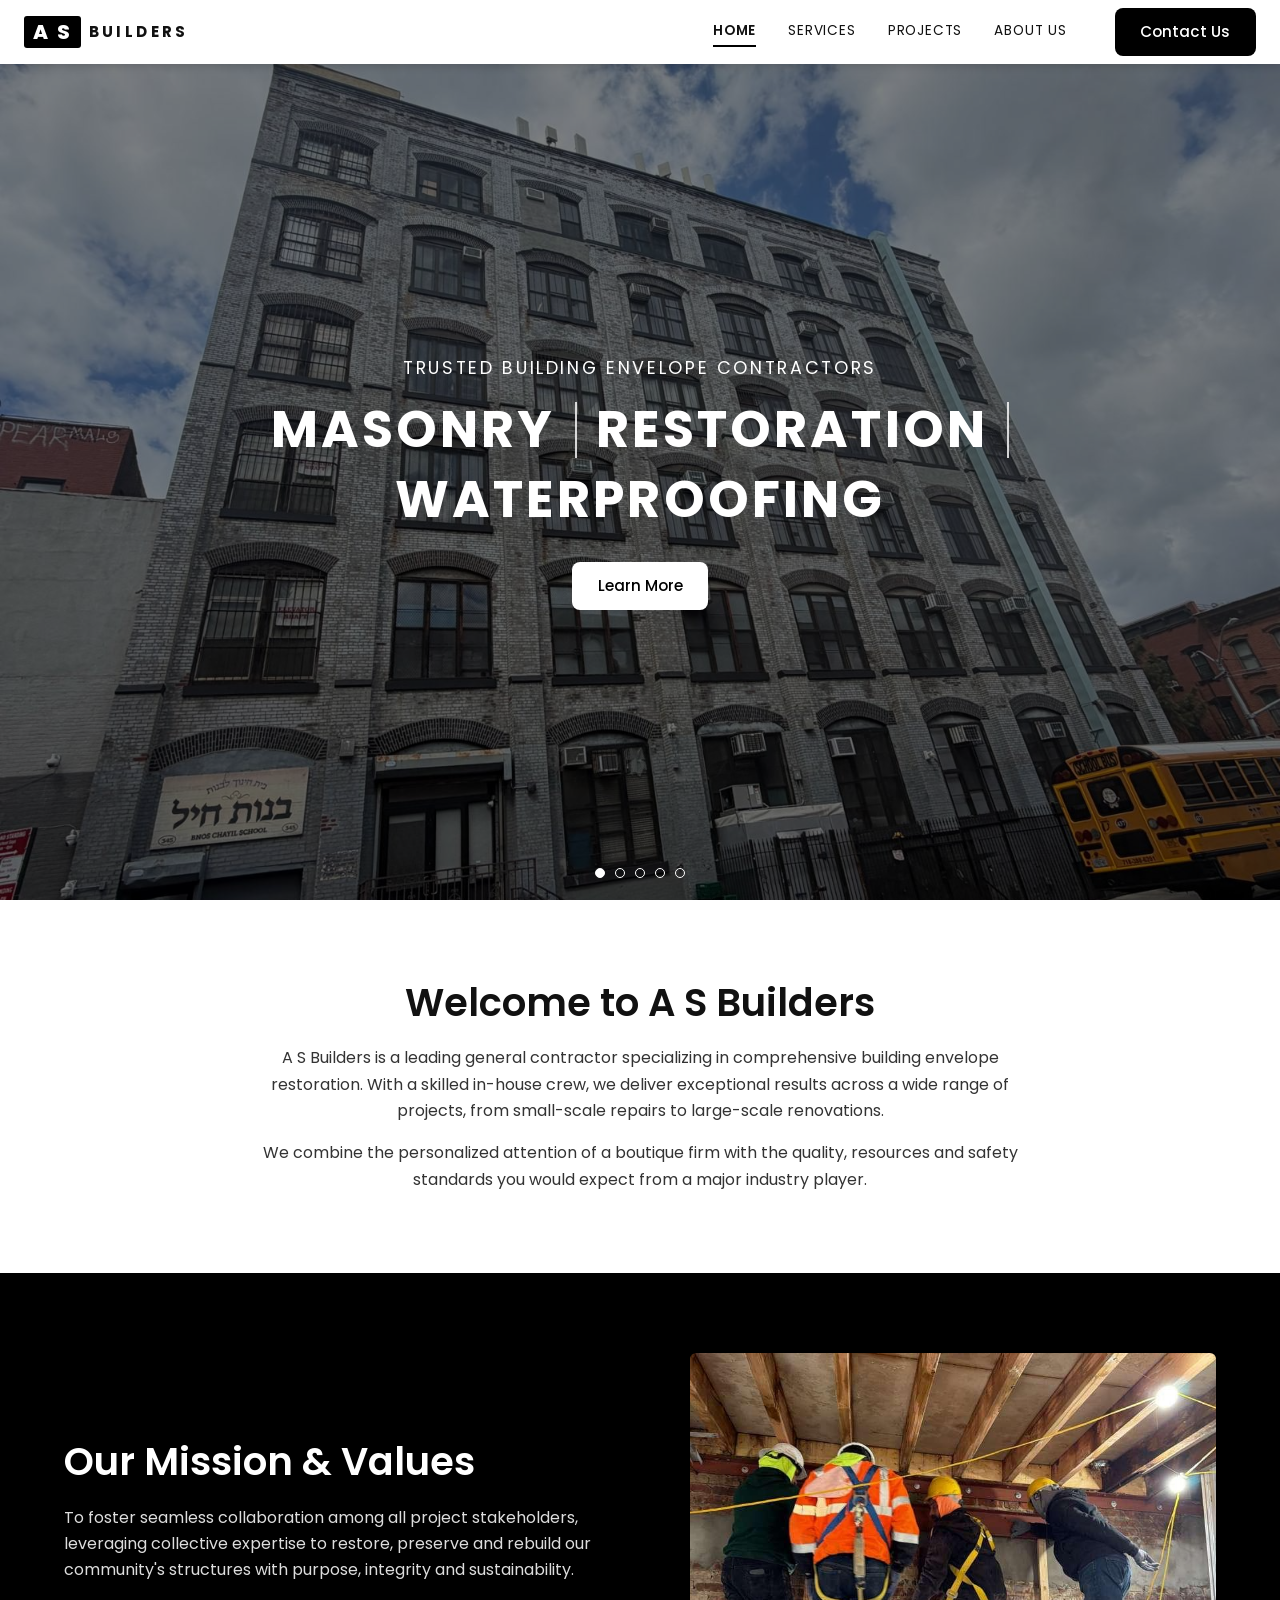
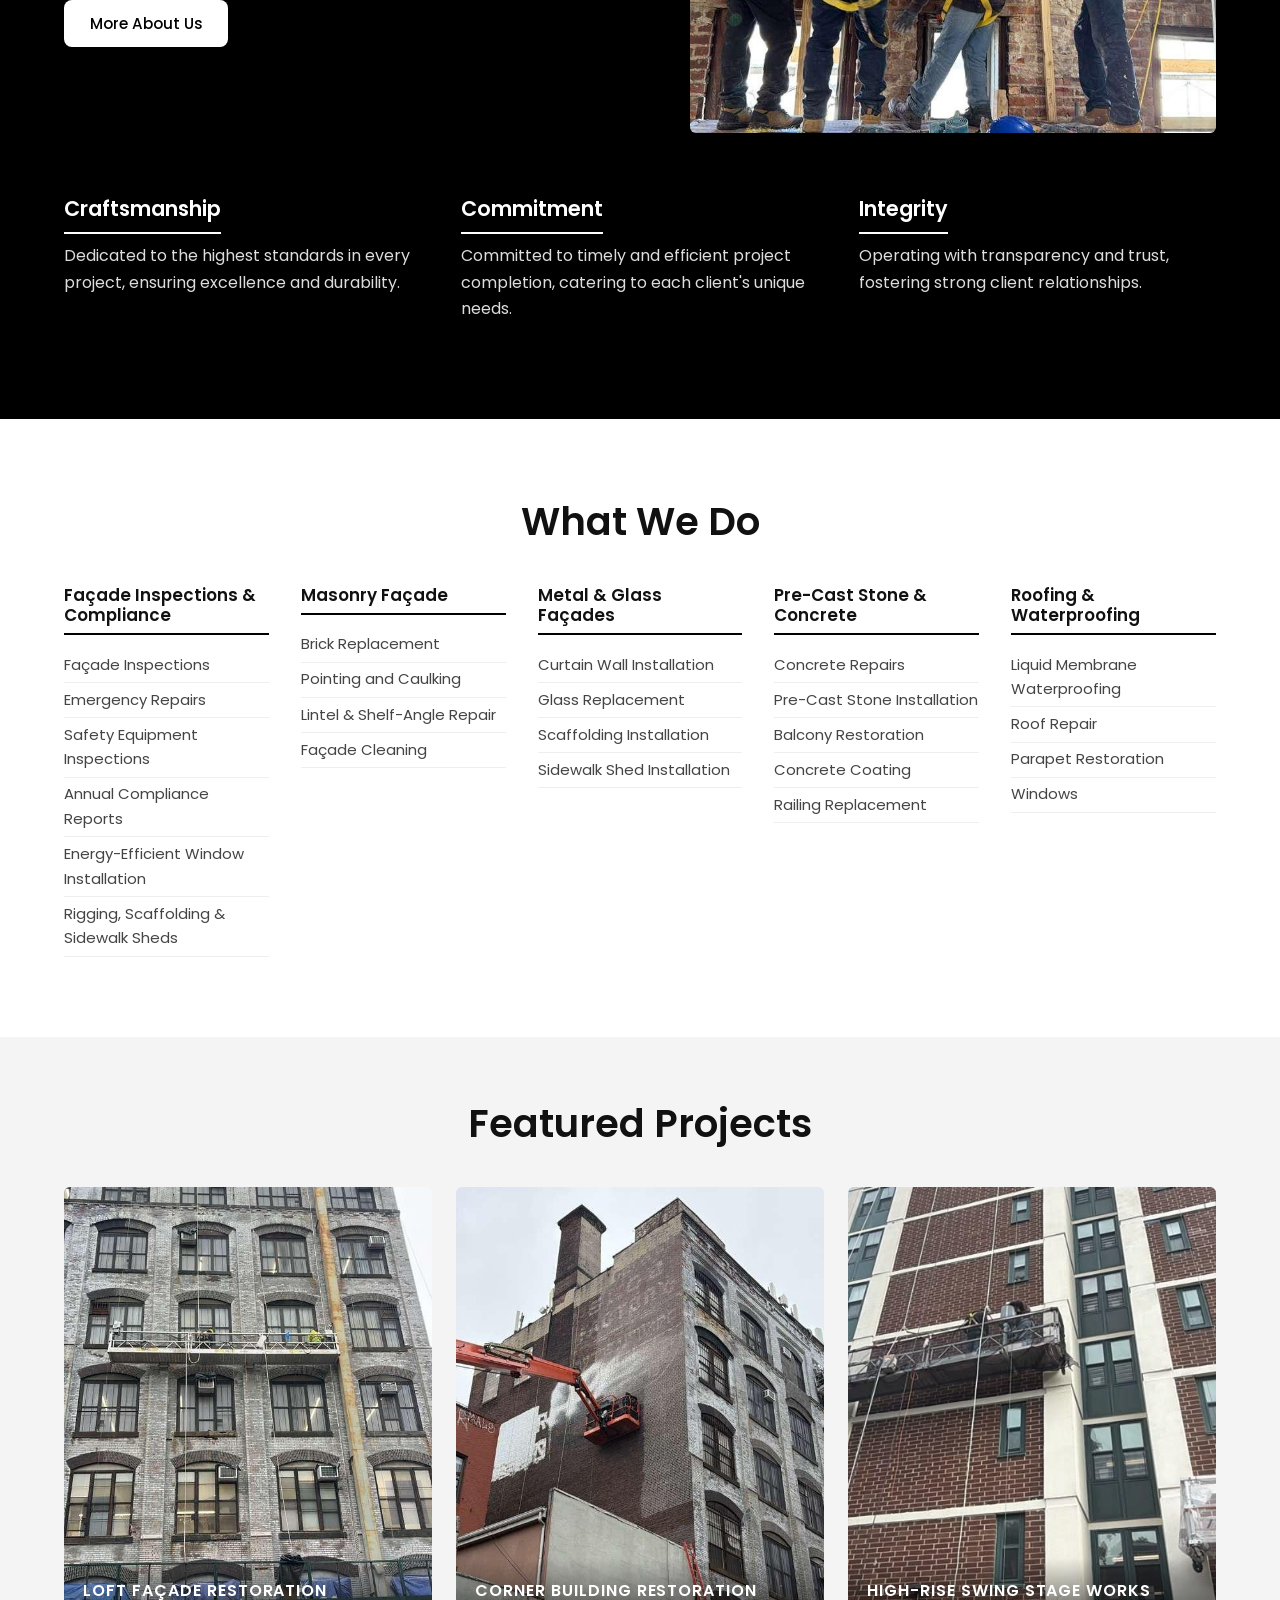
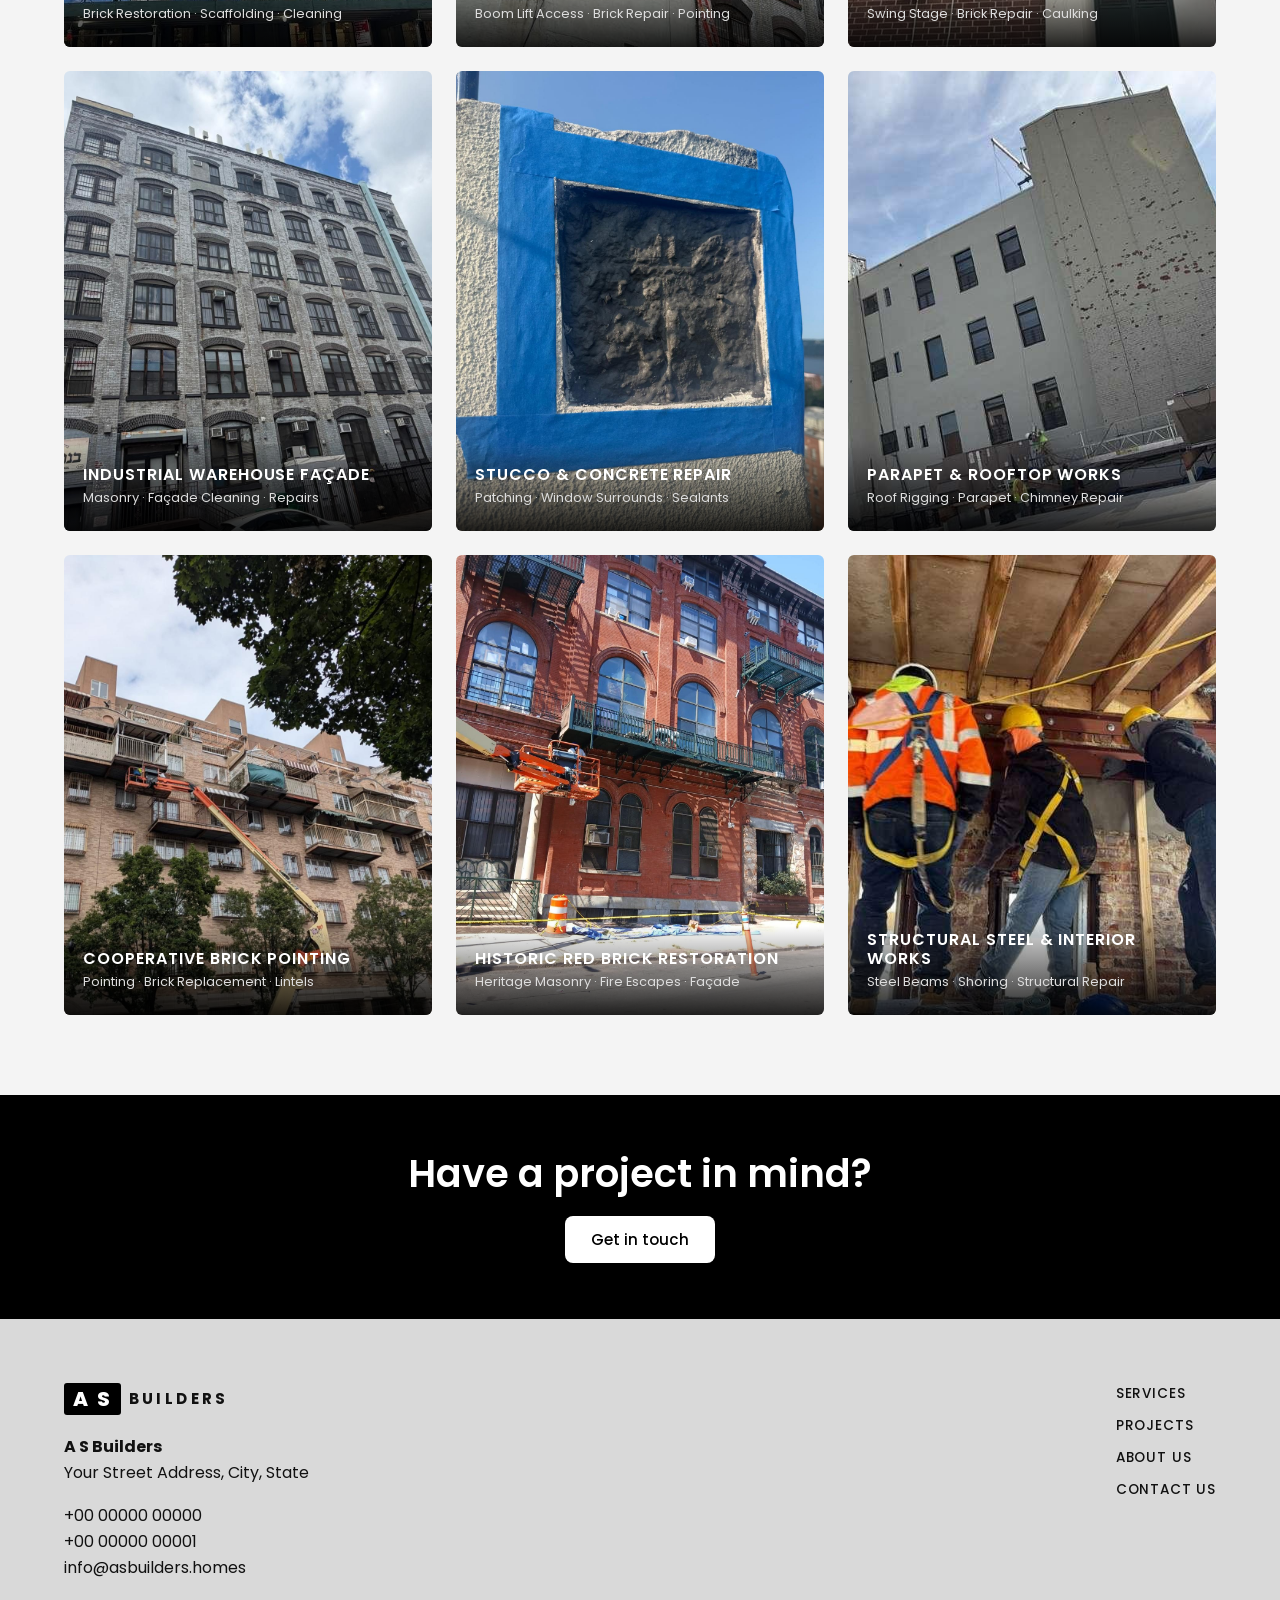
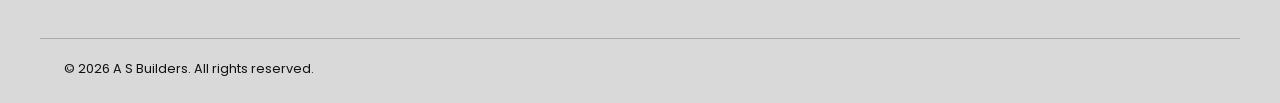
==== index.html @ b7ab9082 "as builder website upload" ====
<!doctype html>
<html lang="en"><head>
<meta charset="utf-8"><meta name="viewport" content="width=device-width,initial-scale=1">
<title>A S Builders | Masonry, Restoration &amp; Waterproofing</title>
<meta name="description" content="A S Builders is a general contractor specializing in building envelope restoration, masonry and waterproofing.">
<meta name="theme-color" content="#000000">
<link rel="preconnect" href="https://fonts.googleapis.com"><link rel="preconnect" href="https://fonts.gstatic.com" crossorigin>
<link href="https://fonts.googleapis.com/css2?family=Poppins:wght@300;400;500;600;700;800&display=swap" rel="stylesheet">
<link rel="stylesheet" href="css/style.css">
</head><body><header id="hdr"><div class="bar">
<a href="index.html" class="brand" aria-label="A S Builders home"><span class="logo"><span class="logo-mark">A S</span><span class="logo-text">BUILDERS</span></span></a>
<nav class="nav" id="nav">
<a href="index.html" class=active>Home</a><a href="index.html#services">Services</a><a href="index.html#projects">Projects</a><a href="about-us.html">About Us</a>
<a href="contact-us.html" class="btn btn-dark nav-cta">Contact Us</a>
</nav>
<button class="burger" id="burger" aria-label="Menu" aria-expanded="false"><span></span><span></span><span></span></button>
</div></header><main>
<section class="hero"><div class="slide on" style="background-image:url(images/p38.jpg)"></div><div class="slide" style="background-image:url(images/p57.jpg)"></div><div class="slide" style="background-image:url(images/p15.jpg)"></div><div class="slide" style="background-image:url(images/p69.jpg)"></div><div class="slide" style="background-image:url(images/p50.jpg)"></div><div class="hero-ov"></div>
<div class="hero-in"><p class="eyebrow">TRUSTED BUILDING ENVELOPE CONTRACTORS</p>
<h1><span>MASONRY</span><i></i><span>RESTORATION</span><i></i><span>WATERPROOFING</span></h1>
<a href="#about" class="btn btn-light">Learn More</a></div>
<div class="dots" id="dots"><button aria-label="Slide 1" class=on></button><button aria-label="Slide 2"></button><button aria-label="Slide 3"></button><button aria-label="Slide 4"></button><button aria-label="Slide 5"></button></div></section>

<section class="welcome" id="about"><div class="wrap narrow center">
<h2>Welcome to A S Builders</h2>
<p>A S Builders is a leading general contractor specializing in comprehensive building envelope restoration. With a skilled in-house crew, we deliver exceptional results across a wide range of projects, from small-scale repairs to large-scale renovations.</p>
<p>We combine the personalized attention of a boutique firm with the quality, resources and safety standards you would expect from a major industry player.</p></div></section>

<section class="dark mission"><div class="wrap">
<div class="mrow"><div><h2>Our Mission &amp; Values</h2>
<p>To foster seamless collaboration among all project stakeholders, leveraging collective expertise to restore, preserve and rebuild our community's structures with purpose, integrity and sustainability.</p>
<a class="btn btn-light" href="about-us.html">More About Us</a></div>
<img src="images/p73.jpg" alt="A S Builders crew installing structural steel" loading="lazy"></div>
<div class="vals">
<div><h3>Craftsmanship</h3><p>Dedicated to the highest standards in every project, ensuring excellence and durability.</p></div>
<div><h3>Commitment</h3><p>Committed to timely and efficient project completion, catering to each client's unique needs.</p></div>
<div><h3>Integrity</h3><p>Operating with transparency and trust, fostering strong client relationships.</p></div></div></div></section>

<section class="services" id="services"><div class="wrap"><h2 class="center">What We Do</h2><div class="sgrid"><div class="scol"><h3>Façade Inspections &amp; Compliance</h3><ul><li>Façade Inspections</li><li>Emergency Repairs</li><li>Safety Equipment Inspections</li><li>Annual Compliance Reports</li><li>Energy-Efficient Window Installation</li><li>Rigging, Scaffolding &amp; Sidewalk Sheds</li></ul></div><div class="scol"><h3>Masonry Façade</h3><ul><li>Brick Replacement</li><li>Pointing and Caulking</li><li>Lintel &amp; Shelf-Angle Repair</li><li>Façade Cleaning</li></ul></div><div class="scol"><h3>Metal &amp; Glass Façades</h3><ul><li>Curtain Wall Installation</li><li>Glass Replacement</li><li>Scaffolding Installation</li><li>Sidewalk Shed Installation</li></ul></div><div class="scol"><h3>Pre-Cast Stone &amp; Concrete</h3><ul><li>Concrete Repairs</li><li>Pre-Cast Stone Installation</li><li>Balcony Restoration</li><li>Concrete Coating</li><li>Railing Replacement</li></ul></div><div class="scol"><h3>Roofing &amp; Waterproofing</h3><ul><li>Liquid Membrane Waterproofing</li><li>Roof Repair</li><li>Parapet Restoration</li><li>Windows</li></ul></div></div></div></section>

<section class="projects" id="projects"><div class="wrap"><h2 class="center">Featured Projects</h2><div class="pgrid"><a class="pcard" href="project-loft-facade-restoration.html"><img loading="lazy" src="images/p19.jpg" alt="Loft Façade Restoration">
<div class="pcap"><h3>LOFT FAÇADE RESTORATION</h3><p>Brick Restoration · Scaffolding · Cleaning</p></div></a><a class="pcard" href="project-corner-building-restoration.html"><img loading="lazy" src="images/p24.jpg" alt="Corner Building Restoration">
<div class="pcap"><h3>CORNER BUILDING RESTORATION</h3><p>Boom Lift Access · Brick Repair · Pointing</p></div></a><a class="pcard" href="project-high-rise-swing-stage.html"><img loading="lazy" src="images/p15.jpg" alt="High-Rise Swing Stage Works">
<div class="pcap"><h3>HIGH-RISE SWING STAGE WORKS</h3><p>Swing Stage · Brick Repair · Caulking</p></div></a><a class="pcard" href="project-warehouse-facade.html"><img loading="lazy" src="images/p38.jpg" alt="Industrial Warehouse Façade">
<div class="pcap"><h3>INDUSTRIAL WAREHOUSE FAÇADE</h3><p>Masonry · Façade Cleaning · Repairs</p></div></a><a class="pcard" href="project-stucco-concrete-repair.html"><img loading="lazy" src="images/p03.jpg" alt="Stucco &amp; Concrete Repair">
<div class="pcap"><h3>STUCCO &amp; CONCRETE REPAIR</h3><p>Patching · Window Surrounds · Sealants</p></div></a><a class="pcard" href="project-parapet-rooftop-works.html"><img loading="lazy" src="images/p50.jpg" alt="Parapet &amp; Rooftop Works">
<div class="pcap"><h3>PARAPET &amp; ROOFTOP WORKS</h3><p>Roof Rigging · Parapet · Chimney Repair</p></div></a><a class="pcard" href="project-cooperative-brick-pointing.html"><img loading="lazy" src="images/p57.jpg" alt="Cooperative Brick Pointing">
<div class="pcap"><h3>COOPERATIVE BRICK POINTING</h3><p>Pointing · Brick Replacement · Lintels</p></div></a><a class="pcard" href="project-historic-red-brick.html"><img loading="lazy" src="images/p68.jpg" alt="Historic Red Brick Restoration">
<div class="pcap"><h3>HISTORIC RED BRICK RESTORATION</h3><p>Heritage Masonry · Fire Escapes · Façade</p></div></a><a class="pcard" href="project-structural-steel-interior.html"><img loading="lazy" src="images/p73.jpg" alt="Structural Steel &amp; Interior Works">
<div class="pcap"><h3>STRUCTURAL STEEL &amp; INTERIOR WORKS</h3><p>Steel Beams · Shoring · Structural Repair</p></div></a></div></div></section>
</main><section class="cta"><div class="wrap"><h2>Have a project in mind?</h2><a class="btn btn-light" href="contact-us.html">Get in touch</a></div></section>
<footer><div class="wrap fgrid">
<div><a href="index.html" class="brand"><span class="logo"><span class="logo-mark">A S</span><span class="logo-text">BUILDERS</span></span></a>
<p class="faddr"><strong>A S Builders</strong><br>Your Street Address, City, State</p>
<p><a href="tel:+000000000000">+00 00000 00000</a><br><a href="tel:+000000000001">+00 00000 00001</a><br><a href="mailto:info@asbuilders.homes">info@asbuilders.homes</a></p></div>
<nav class="flinks"><a href="index.html#services">Services</a><a href="index.html#projects">Projects</a><a href="about-us.html">About Us</a><a href="contact-us.html">Contact Us</a></nav>
</div><div class="wrap copy">© 2026 A S Builders. All rights reserved.</div></footer>
<script src="js/main.js"></script></body></html>
---- css/style.css ----
:root{--black:#000;--white:#fff;--silver:#d9d9d9;--grey:#555;--max:1200px}
*{box-sizing:border-box;margin:0;padding:0}
html{scroll-behavior:smooth;scroll-padding-top:70px}
body{font-family:Poppins,Roboto,sans-serif;color:#111;background:#fff;line-height:1.65;-webkit-font-smoothing:antialiased}
img{max-width:100%;display:block}
a{color:inherit;text-decoration:none}
ul{list-style:none}
.wrap{max-width:var(--max);margin:0 auto;padding:0 24px}
.narrow{max-width:820px}.center{text-align:center}
h1,h2,h3{font-weight:600;line-height:1.2}
h2{font-size:clamp(1.7rem,3vw,2.4rem);margin-bottom:1.2rem}
p{margin-bottom:1rem;color:#333}
.btn{display:inline-block;padding:.7rem 1.6rem;border-radius:8px;font-weight:500;font-size:.95rem;border:0;cursor:pointer;font-family:inherit;transition:.2s}
.btn-dark{background:#000;color:#fff}.btn-dark:hover{background:#333}
.btn-light{background:#fff;color:#000}.btn-light:hover{background:#e8e8e8}

/* header */
header{position:fixed;top:0;left:0;width:100%;height:64px;background:#fff;box-shadow:0 2px 8px rgba(0,0,0,.15);z-index:50;transition:transform .3s}
header.hide{transform:translateY(-100%)}
.bar{max-width:1400px;margin:0 auto;height:100%;padding:0 24px;display:flex;align-items:center;justify-content:space-between}
.logo{display:inline-flex;align-items:center;gap:8px;line-height:1}
.logo-mark{background:#000;color:#fff;font-weight:800;font-size:1.25rem;padding:.35rem .55rem;letter-spacing:.12em;border-radius:3px}
.logo-text{font-weight:700;letter-spacing:.22em;font-size:.95rem}
.nav{display:flex;align-items:center;gap:2rem;font-size:.85rem;letter-spacing:.06em;text-transform:uppercase}
.nav a:not(.btn){padding:.2rem 0;border-bottom:2px solid transparent}
.nav a.active,.nav a:not(.btn):hover{border-color:#000;font-weight:600}
.nav-cta{text-transform:none;letter-spacing:0;margin-left:1rem}
.burger{display:none;background:none;border:0;width:40px;height:40px;cursor:pointer}
.burger span{display:block;width:24px;height:2px;background:#000;margin:5px auto;transition:.2s}
main{padding-top:64px}

/* hero */
.hero{position:relative;height:calc(100vh - 64px);min-height:520px;overflow:hidden;color:#fff;display:flex;align-items:center;justify-content:center;text-align:center}
.slide{position:absolute;inset:0;background-size:cover;background-position:center;opacity:0;transition:opacity 1.4s}
.slide.on{opacity:1}
.hero-ov{position:absolute;inset:0;background:rgba(0,0,0,.5)}
.hero-in{position:relative;z-index:2;padding:0 20px}
.eyebrow{color:#fff;letter-spacing:.15em;font-size:clamp(.8rem,1.6vw,1.1rem);margin-bottom:1rem;font-weight:400}
.hero h1{font-size:clamp(1.4rem,4vw,3.2rem);font-weight:700;letter-spacing:.06em;display:flex;flex-wrap:wrap;gap:.5rem 1.2rem;justify-content:center;align-items:center;margin-bottom:2rem}
.hero h1 i{width:2px;height:1.1em;background:#fff;opacity:.8}
.dots{position:absolute;bottom:22px;left:0;right:0;display:flex;gap:10px;justify-content:center;z-index:3}
.dots button{width:10px;height:10px;border-radius:50%;border:1px solid #fff;background:transparent;cursor:pointer;padding:0}
.dots button.on{background:#fff}

/* sections */
.welcome{padding:5rem 0 4rem}
.dark{background:#000;color:#fff;padding:5rem 0}.dark p{color:#ddd}
.mrow{display:grid;grid-template-columns:1.1fr 1fr;gap:3rem;align-items:center;margin-bottom:4rem}
.mrow img{width:100%;height:380px;object-fit:cover;border-radius:6px}
.vals{display:grid;grid-template-columns:repeat(3,1fr);gap:2.5rem}
.vals h3{font-size:1.3rem;margin-bottom:.6rem;padding-bottom:.6rem;border-bottom:2px solid #fff;display:inline-block}
.services{padding:5rem 0;background:#fff}
.sgrid{display:grid;grid-template-columns:repeat(auto-fit,minmax(200px,1fr));gap:2rem;margin-top:2.5rem}
.scol h3{font-size:1.05rem;margin-bottom:.8rem;padding-bottom:.5rem;border-bottom:2px solid #000}
.scol li{padding:.3rem 0;color:#444;font-size:.93rem;border-bottom:1px solid #eee}
.projects{padding:4rem 0 5rem;background:#f4f4f4}
.pgrid{display:grid;grid-template-columns:repeat(3,1fr);gap:1.5rem;margin-top:2.5rem}
.pcard{position:relative;display:block;aspect-ratio:4/5;overflow:hidden;border-radius:6px;background:#000}
.pcard img{width:100%;height:100%;object-fit:cover;transition:transform .5s,opacity .3s}
.pcard:hover img{transform:scale(1.06);opacity:.8}
.pcap{position:absolute;left:0;right:0;bottom:0;padding:1.4rem 1.2rem;color:#fff;background:linear-gradient(transparent,rgba(0,0,0,.85))}
.pcap h3{font-size:1rem;letter-spacing:.06em}.pcap p{color:#ddd;font-size:.8rem;margin:.2rem 0 0}
.cta{background:#000;color:#fff;text-align:center;padding:3.5rem 0}.cta h2{margin-bottom:1.2rem}

/* inner pages */
.phero{position:relative;min-height:340px;margin-top:0;background-size:cover;background-position:center;color:#fff;display:flex;align-items:center;justify-content:center;text-align:center;padding:3rem 24px}
.phero>*:not(.hero-ov){position:relative;z-index:2}.phero h1{font-size:clamp(1.8rem,4.5vw,3rem)}.phero p{color:#eee;margin-top:.5rem}
.lead{font-size:1.1rem;margin:3rem 0 2rem}
.about{padding:4rem 24px}.about h2{margin-top:1.5rem}
.about-img{display:grid;grid-template-columns:1fr 1fr;gap:1.5rem;padding:3rem 24px 5rem}
.about-img img{width:100%;height:340px;object-fit:cover;border-radius:6px}
.gallery{columns:3 260px;column-gap:14px;margin-bottom:2rem}
.gi{display:block;margin-bottom:14px;break-inside:avoid;border-radius:6px;overflow:hidden;background:#eee}
.gi img{width:100%;transition:transform .4s}.gi:hover img{transform:scale(1.03)}
.pnav{display:flex;justify-content:space-between;gap:1rem;flex-wrap:wrap;padding:1.5rem 0 4rem;font-weight:500}
.pnav a:hover{text-decoration:underline}
.cgrid{display:grid;grid-template-columns:1fr 1.2fr;gap:3rem;padding:4rem 24px 5rem}
.cform{display:grid;gap:1rem}
.cform label{display:grid;gap:.3rem;font-size:.85rem;font-weight:500}
.cform input,.cform textarea{font:inherit;padding:.75rem;border:1px solid #bbb;border-radius:6px}
.cform input:focus,.cform textarea:focus{outline:2px solid #000;border-color:#000}
.cform .btn{justify-self:start}.note{font-size:.85rem;margin:0}

/* footer */
footer{background:var(--silver);padding:4rem 0 1.5rem}
.fgrid{display:flex;justify-content:space-between;gap:2rem;flex-wrap:wrap}
.faddr{margin-top:1.2rem}
footer p,footer a{color:#111}footer a:hover{text-decoration:underline}
.flinks{display:flex;flex-direction:column;gap:.6rem;font-weight:500;text-transform:uppercase;font-size:.85rem;letter-spacing:.06em}
.copy{margin-top:2.5rem;padding-top:1.2rem;border-top:1px solid #aaa;font-size:.8rem}

/* lightbox */
.lb{position:fixed;inset:0;background:rgba(0,0,0,.92);z-index:100;display:flex;align-items:center;justify-content:center}
.lb[hidden]{display:none}
.lb img{max-width:92vw;max-height:90vh;object-fit:contain}
.lb button{position:absolute;background:none;border:0;color:#fff;font-size:2.6rem;cursor:pointer;padding:1rem}
.lb-x{top:8px;right:14px}.lb-p{left:8px;top:50%}.lb-n{right:8px;top:50%}

/* reveal */
.rv{opacity:0;transform:translateY(24px);transition:.7s}.rv.in{opacity:1;transform:none}

@media(max-width:900px){
 .pgrid{grid-template-columns:repeat(2,1fr)}.mrow,.cgrid{grid-template-columns:1fr}.vals{grid-template-columns:1fr}
}
@media(max-width:768px){
 .burger{display:block}
 .nav{position:absolute;top:64px;left:0;right:0;background:#fff;flex-direction:column;align-items:flex-start;gap:1rem;padding:1.2rem 24px 1.5rem;box-shadow:0 8px 12px rgba(0,0,0,.12);display:none}
 .nav.open{display:flex}.nav-cta{margin:0}
 .pgrid{grid-template-columns:1fr}.about-img{grid-template-columns:1fr}.hero h1 i{display:none}
}
@media(min-width:1100px){.sgrid{grid-template-columns:repeat(5,1fr)}}
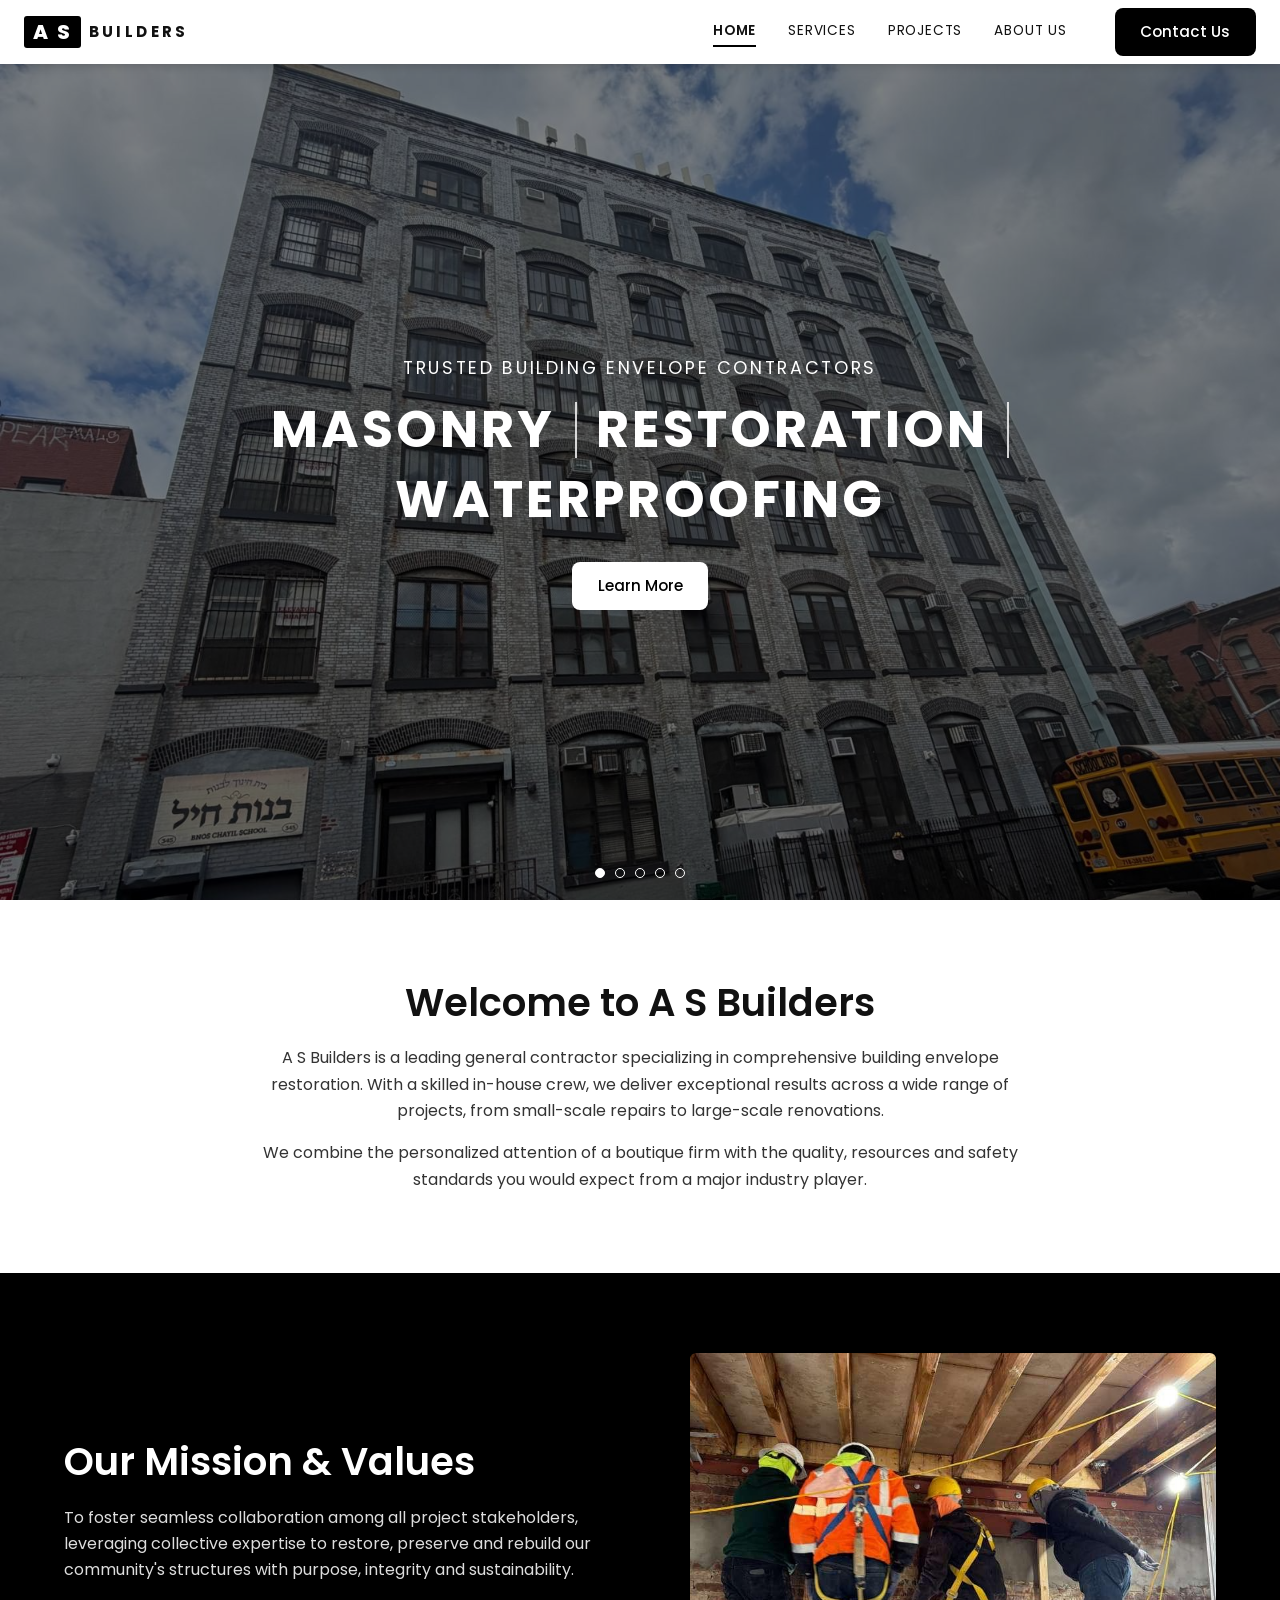
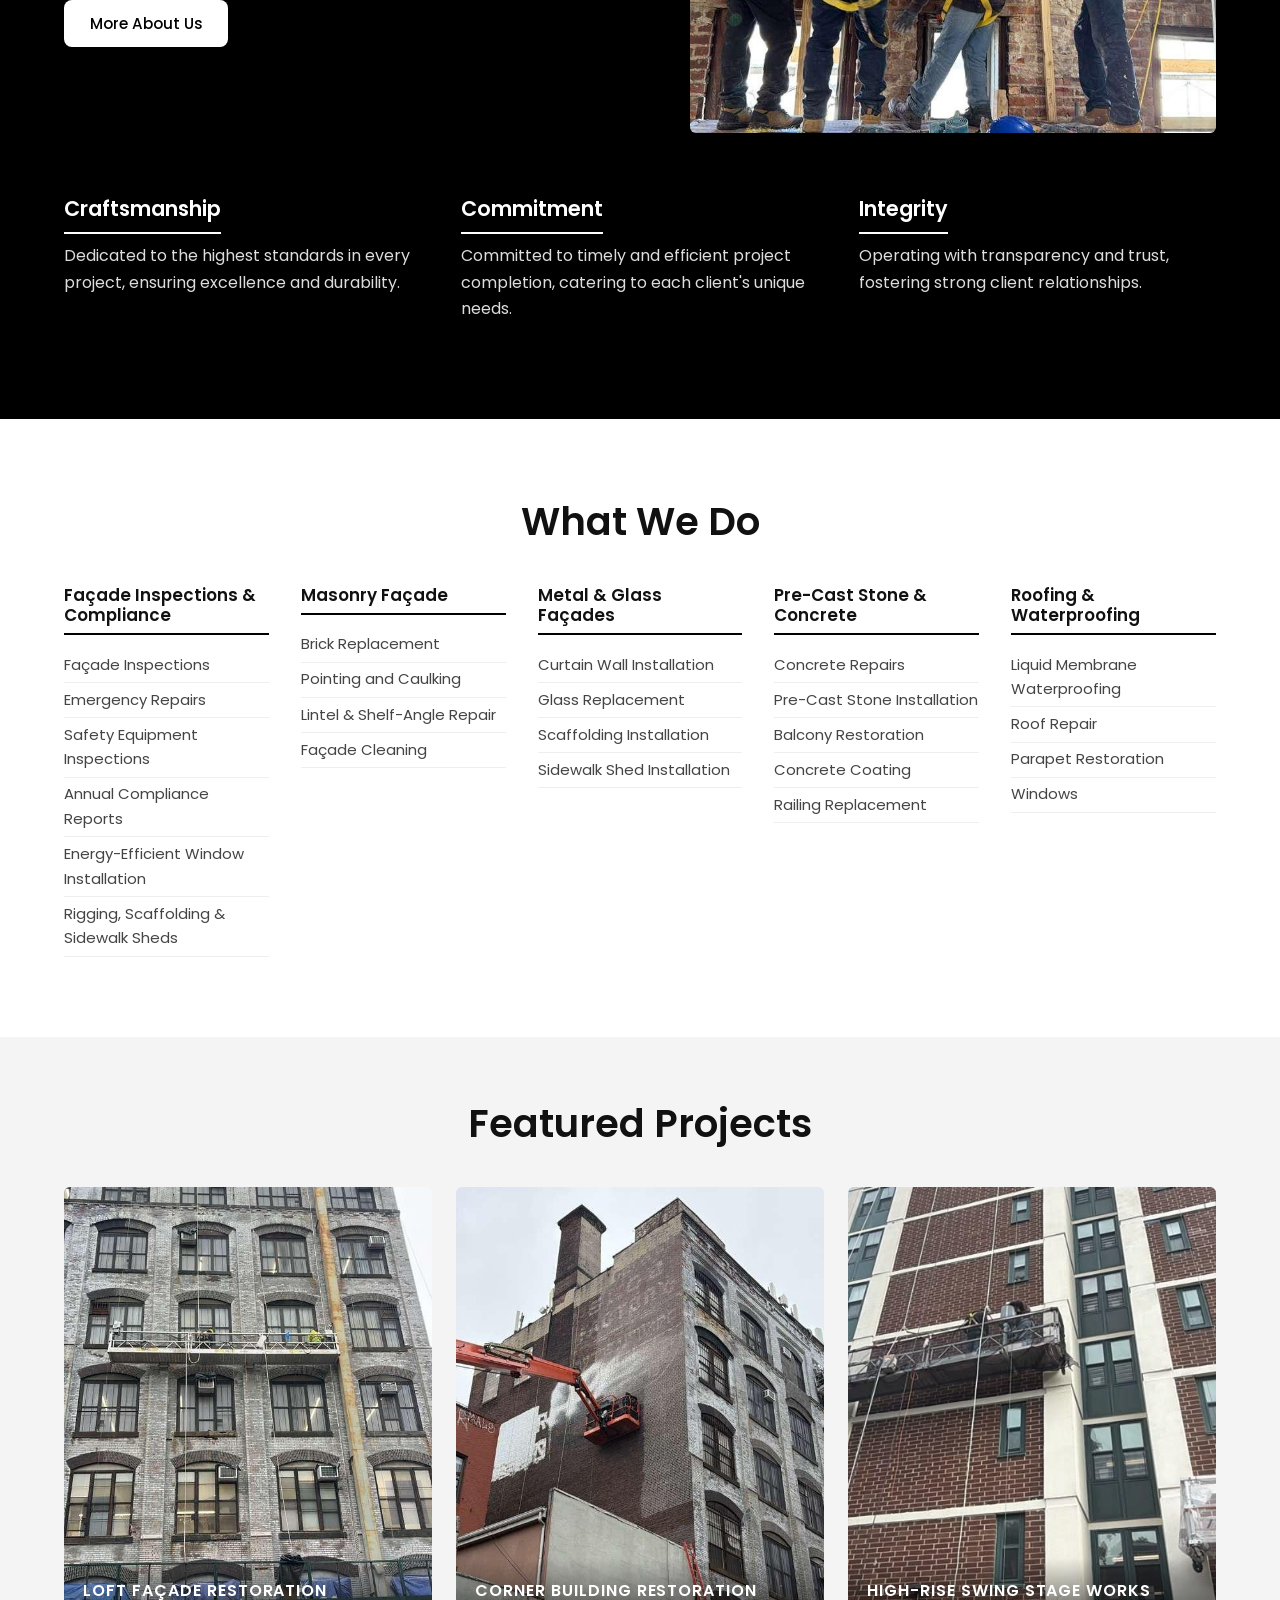
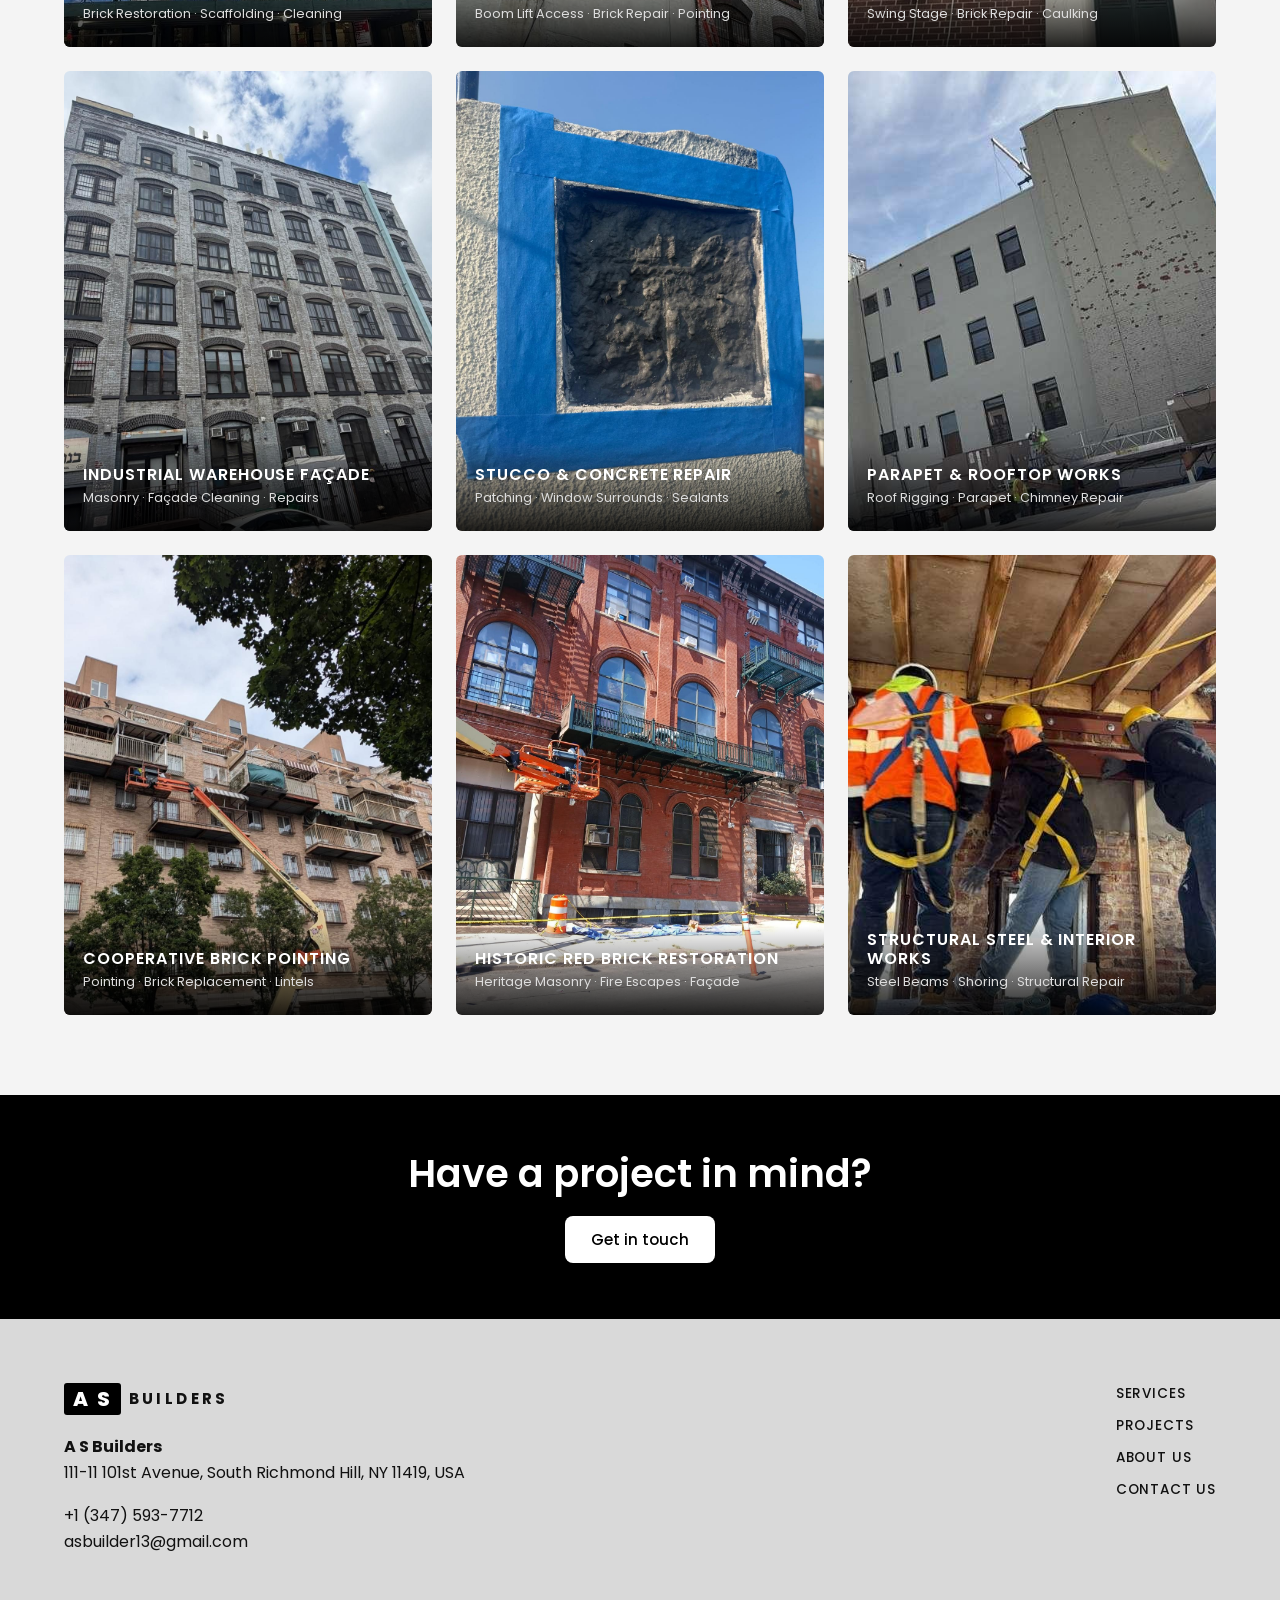
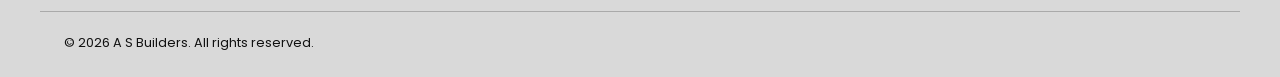
==== commit afad5c10: "address update" ====
--- a/index.html
+++ b/index.html
@@ -51,8 +51,8 @@
 </main><section class="cta"><div class="wrap"><h2>Have a project in mind?</h2><a class="btn btn-light" href="contact-us.html">Get in touch</a></div></section>
 <footer><div class="wrap fgrid">
 <div><a href="index.html" class="brand"><span class="logo"><span class="logo-mark">A S</span><span class="logo-text">BUILDERS</span></span></a>
-<p class="faddr"><strong>A S Builders</strong><br>Your Street Address, City, State</p>
-<p><a href="tel:+000000000000">+00 00000 00000</a><br><a href="tel:+000000000001">+00 00000 00001</a><br><a href="mailto:info@asbuilders.homes">info@asbuilders.homes</a></p></div>
+<p class="faddr"><strong>A S Builders</strong><br>111-11 101st Avenue, South Richmond Hill, NY 11419, USA</p>
+<p><a href="tel:+13475937712">+1 (347) 593-7712</a><br><a href="mailto:asbuilder13@gmail.com">asbuilder13@gmail.com</a></p></div>
 <nav class="flinks"><a href="index.html#services">Services</a><a href="index.html#projects">Projects</a><a href="about-us.html">About Us</a><a href="contact-us.html">Contact Us</a></nav>
 </div><div class="wrap copy">© 2026 A S Builders. All rights reserved.</div></footer>
 <script src="js/main.js"></script></body></html>
